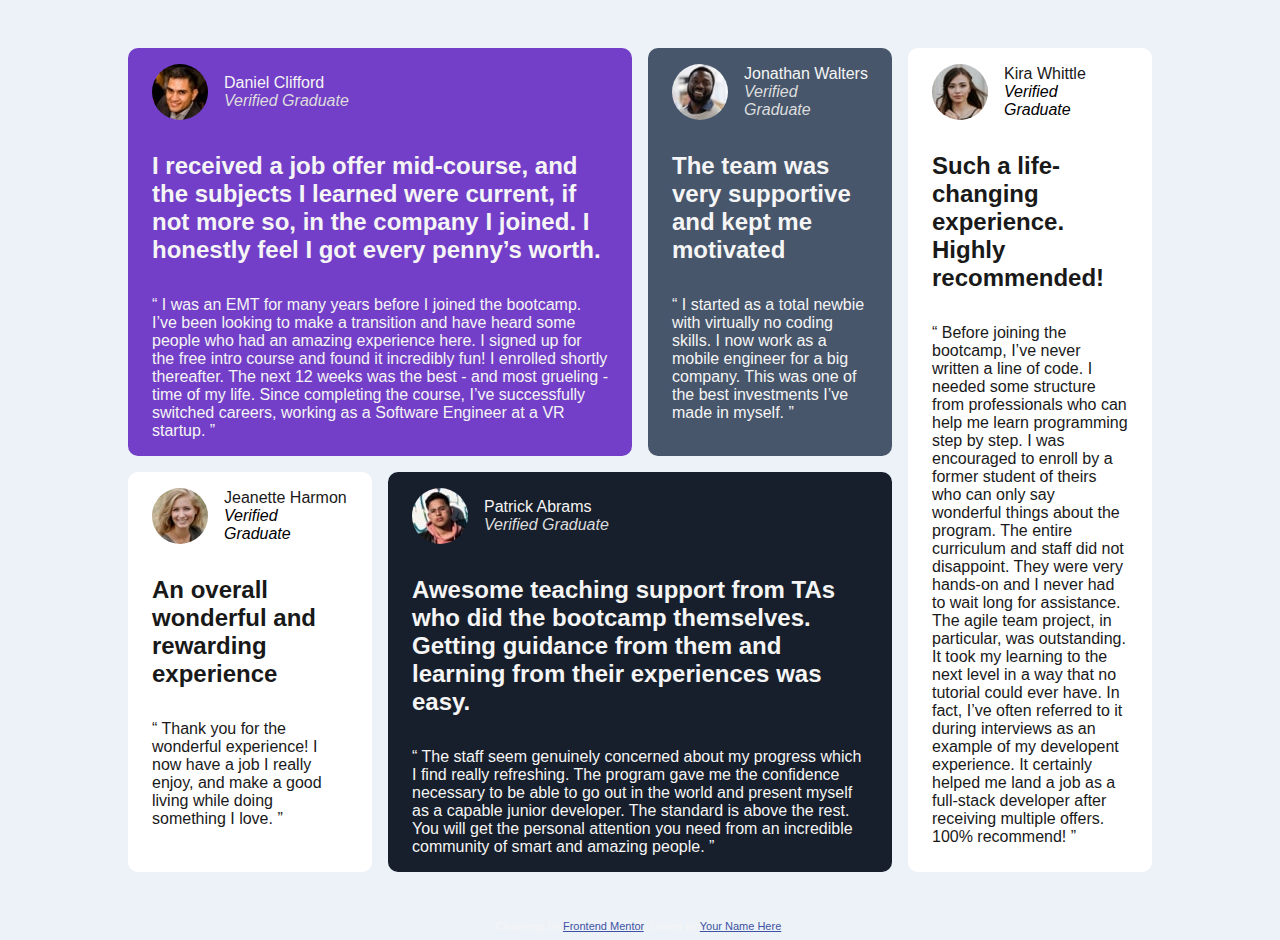
==== projects/testimonials-grid-section/testimonial-grid.html @ 1632a78c "project menu created with two projects in it" ====
<!DOCTYPE html>
<html lang="en">
<head>
  <meta charset="UTF-8">
  <meta name="viewport" content="width=device-width, initial-scale=1.0"> <!-- displays site properly based on user's device -->
  
  <title>Testimonial Grid</title>
  <link rel="stylesheet" type="text/css" href="testimonial-grid.css">
  <style>
    .attribution { font-size: 11px; text-align: center; }
    .attribution a { color: hsl(228, 45%, 44%); }
  </style>
</head>
<body>
  <main>
    <section class="grid">
      <div class="item daniel">
        <figure>
          <img src="images/image-daniel.jpg">
          <figcaption>
            Daniel Clifford<br>
            <span>Verified Graduate</span>
          </figcaption>
        </figure>

        <p><strong>I received a job offer mid-course, and the subjects I learned were current, if not more so, 
        in the company I joined. I honestly feel I got every penny’s worth.</strong></p>

        “ I was an EMT for many years before I joined the bootcamp. I’ve been looking to make a 
        transition and have heard some people who had an amazing experience here. I signed up 
        for the free intro course and found it incredibly fun! I enrolled shortly thereafter. 
        The next 12 weeks was the best - and most grueling - time of my life. Since completing 
        the course, I’ve successfully switched careers, working as a Software Engineer at a VR startup. ”
      </div>

      <div class="item jona">
        <figure>
          <img src="images/image-jonathan.jpg">
          <figcaption>
            Jonathan Walters<br>
            <span>Verified Graduate</span>
          </figcaption>
        </figure>

        <p><strong>The team was very supportive and kept me motivated</strong></p>

        “ I started as a total newbie with virtually no coding skills. I now work as a mobile engineer 
        for a big company. This was one of the best investments I’ve made in myself. ”
      </div>

      <div class="item jean">
        <figure>
          <img src="images/image-jeanette.jpg">
          <figcaption>
            Jeanette Harmon<br>
            <span>Verified Graduate</span>
          </figcaption>
        </figure>

        <p><strong>An overall wonderful and rewarding experience</strong></p>

        “ Thank you for the wonderful experience! I now have a job I really enjoy, and make a good living 
        while doing something I love. ”
      </div>

      <div class="item patrick">
        <figure>
          <img src="images/image-patrick.jpg">
          <figcaption>
            Patrick Abrams<br>
            <span>Verified Graduate</span>
          </figcaption>
        </figure>

        <p><strong>Awesome teaching support from TAs who did the bootcamp themselves. Getting guidance from them and 
        learning from their experiences was easy.</strong></p>

        “ The staff seem genuinely concerned about my progress which I find really refreshing. The program 
        gave me the confidence necessary to be able to go out in the world and present myself as a capable 
        junior developer. The standard is above the rest. You will get the personal attention you need from 
        an incredible community of smart and amazing people. ”
      </div>

      <div class="item kira">
        <figure>
          <img src="images/image-kira.jpg">
          <figcaption>
            Kira Whittle<br>
            <span>Verified Graduate</span>
          </figcaption>
        </figure>

        <p><strong>Such a life-changing experience. Highly recommended!</strong></p>

        “ Before joining the bootcamp, I’ve never written a line of code. I needed some structure from 
        professionals who can help me learn programming step by step. I was encouraged to enroll by a former 
        student of theirs who can only say wonderful things about the program. The entire curriculum and staff 
        did not disappoint. They were very hands-on and I never had to wait long for assistance. The agile team 
        project, in particular, was outstanding. It took my learning to the next level in a way that no tutorial 
        could ever have. In fact, I’ve often referred to it during interviews as an example of my developent 
        experience. It certainly helped me land a job as a full-stack developer after receiving multiple offers. 
        100% recommend! ”
      </div>
    </section>
  </main>
  
  <div class="attribution">
    Challenge by <a href="https://www.frontendmentor.io?ref=challenge" target="_blank">Frontend Mentor</a>. 
    Coded by <a href="#">Your Name Here</a>.
  </div>
</body>
</html>
---- projects/testimonials-grid-section/testimonial-grid.css ----
@import url('https://fonts.google.com/specimen/Castoro?selection.family=Roboto:wght@100;400;700');

body{
	background-color: #edf2f8;
	font-family: 'Roboto', sans-serif;
	color: whitesmoke;
}

main{
	max-width: 80vw;
	margin: 3rem auto;
}

figure{
	display: flex;
	margin: 0;
	width: 100%;
	align-items: center;
	align-content: flex-start;
	justify-content: flex-start;
}

figcaption{
	font-weight: 400;
	margin-left: 1rem;
}

span{
	font-weight: 100;
	color: #ddd;
	font-style: italic;
}

strong{
	display: block;
	margin: 2rem 0;
	font-size: 1.5rem;
}

.jean span,
.kira span{
	color: black;
}

img{
	border-radius: 50%
}

.grid{
	display: grid;
	grid-template-columns: 1fr 1fr 1fr 1fr;
	grid-auto-rows: minmax(250px, auto);
	grid-gap: 1rem;
}

.item{
	border-radius: 10px;
	background-color: white;
	padding: 1rem 1.5rem;
}

.daniel{
	background-color: #733fc8;
	grid-column: 1/span 2;
	grid-row: 1fr;
}

.jona{
	background-color: #47566b;
}

.jean{
	color: #191919;
	grid-column: 0/span 2;
}

.patrick{
	background-color: #171f2c;
	grid-column: 2/4;
}

.kira{
	color: #191919;
	grid-row: 1/3;
	grid-column: 4/5;
}

@media (max-width: 600px){
	.grid{
		display: flex;
		flex-direction: column;
	}
}
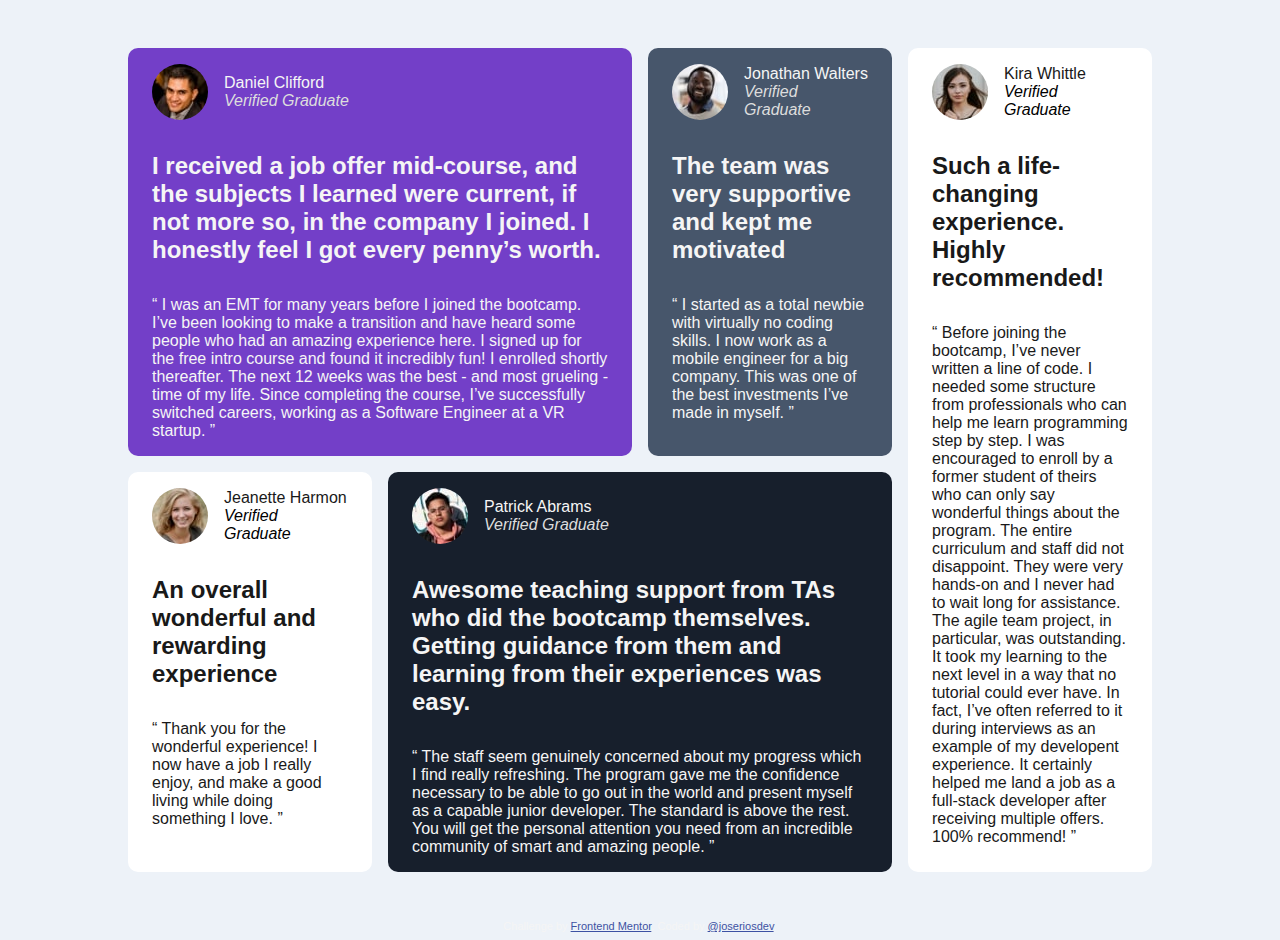
==== commit c6642197: "folders re-organization done, clone proj and john doe move out" ====
--- a/projects/testimonials-grid-section/testimonial-grid.html
+++ b/projects/testimonials-grid-section/testimonial-grid.html
@@ -106,7 +106,7 @@
   
   <div class="attribution">
     Challenge by <a href="https://www.frontendmentor.io?ref=challenge" target="_blank">Frontend Mentor</a>. 
-    Coded by <a href="#">Your Name Here</a>.
+    Coded by <a href="https://twitter.com/joseriosdev">&#64;joseriosdev</a>.
   </div>
 </body>
 </html>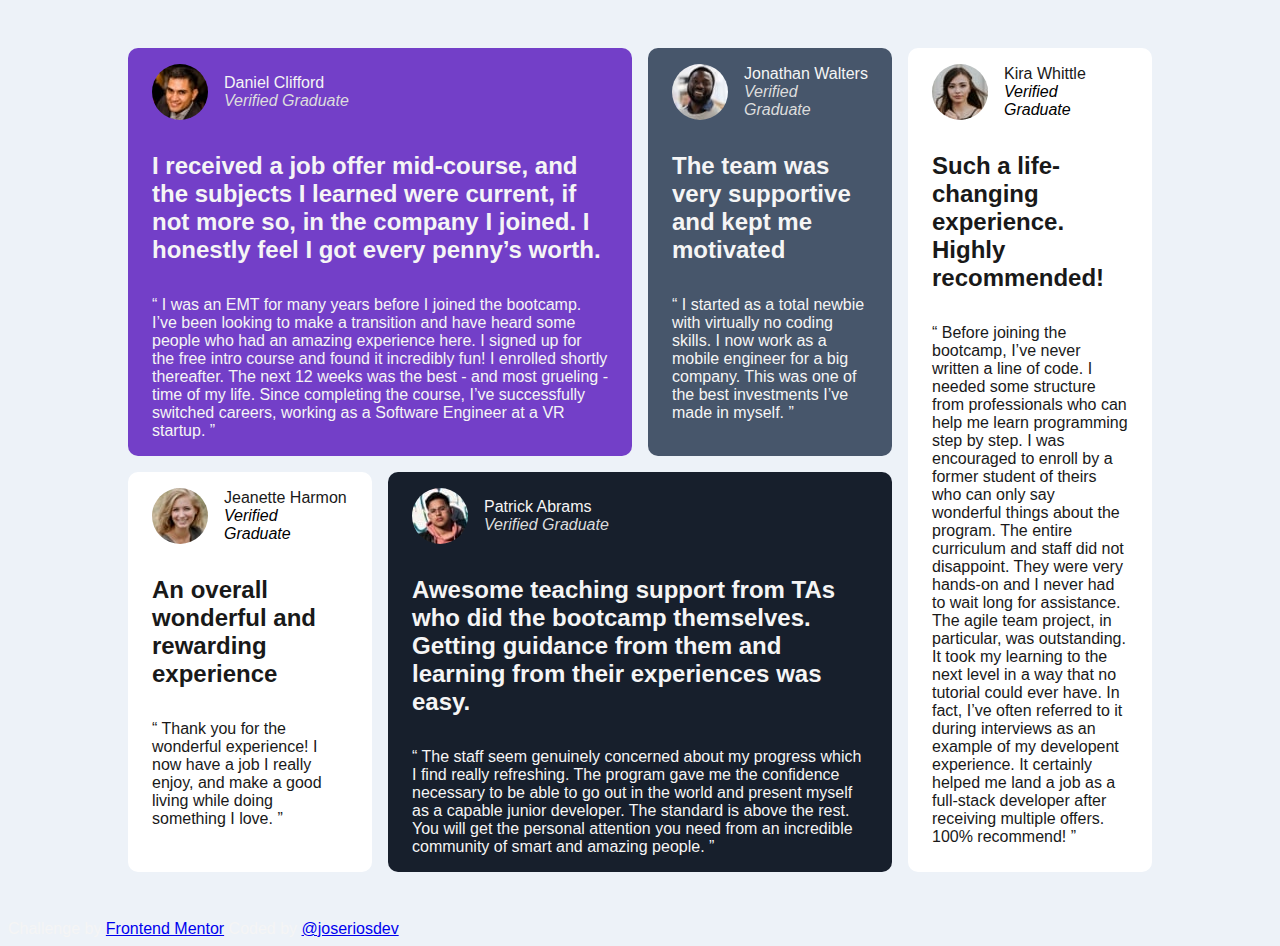
==== commit 13f89bce: "sfx hover added. Filter added" ====
--- a/projects/testimonials-grid-section/testimonial-grid.html
+++ b/projects/testimonials-grid-section/testimonial-grid.html
@@ -2,14 +2,10 @@
 <html lang="en">
 <head>
   <meta charset="UTF-8">
-  <meta name="viewport" content="width=device-width, initial-scale=1.0"> <!-- displays site properly based on user's device -->
-  
+  <meta name="viewport" content="width=device-width, initial-scale=1.0">
+
   <title>Testimonial Grid</title>
   <link rel="stylesheet" type="text/css" href="testimonial-grid.css">
-  <style>
-    .attribution { font-size: 11px; text-align: center; }
-    .attribution a { color: hsl(228, 45%, 44%); }
-  </style>
 </head>
 <body>
   <main>
@@ -22,17 +18,9 @@
             <span>Verified Graduate</span>
           </figcaption>
         </figure>
-
-        <p><strong>I received a job offer mid-course, and the subjects I learned were current, if not more so, 
-        in the company I joined. I honestly feel I got every penny’s worth.</strong></p>
-
-        “ I was an EMT for many years before I joined the bootcamp. I’ve been looking to make a 
-        transition and have heard some people who had an amazing experience here. I signed up 
-        for the free intro course and found it incredibly fun! I enrolled shortly thereafter. 
-        The next 12 weeks was the best - and most grueling - time of my life. Since completing 
-        the course, I’ve successfully switched careers, working as a Software Engineer at a VR startup. ”
+        <p><strong>I received a job offer mid-course, and the subjects I learned were current, if not more so, in the company I joined. I honestly feel I got every penny’s worth.</strong></p>
+        “ I was an EMT for many years before I joined the bootcamp. I’ve been looking to make a transition and have heard some people who had an amazing experience here. I signed up for the free intro course and found it incredibly fun! I enrolled shortly thereafter. The next 12 weeks was the best - and most grueling - time of my life. Since completing the course, I’ve successfully switched careers, working as a Software Engineer at a VR startup. ”
       </div>
-
       <div class="item jona">
         <figure>
           <img src="images/image-jonathan.jpg">
@@ -41,13 +29,9 @@
             <span>Verified Graduate</span>
           </figcaption>
         </figure>
-
         <p><strong>The team was very supportive and kept me motivated</strong></p>
-
-        “ I started as a total newbie with virtually no coding skills. I now work as a mobile engineer 
-        for a big company. This was one of the best investments I’ve made in myself. ”
+        “ I started as a total newbie with virtually no coding skills. I now work as a mobile engineer for a big company. This was one of the best investments I’ve made in myself. ”
       </div>
-
       <div class="item jean">
         <figure>
           <img src="images/image-jeanette.jpg">
@@ -56,13 +40,9 @@
             <span>Verified Graduate</span>
           </figcaption>
         </figure>
-
         <p><strong>An overall wonderful and rewarding experience</strong></p>
-
-        “ Thank you for the wonderful experience! I now have a job I really enjoy, and make a good living 
-        while doing something I love. ”
+        “ Thank you for the wonderful experience! I now have a job I really enjoy, and make a good living while doing something I love. ”
       </div>
-
       <div class="item patrick">
         <figure>
           <img src="images/image-patrick.jpg">
@@ -71,16 +51,10 @@
             <span>Verified Graduate</span>
           </figcaption>
         </figure>
+        <p><strong>Awesome teaching support from TAs who did the bootcamp themselves. Getting guidance from them and learning from their experiences was easy.</strong></p>
 
-        <p><strong>Awesome teaching support from TAs who did the bootcamp themselves. Getting guidance from them and 
-        learning from their experiences was easy.</strong></p>
-
-        “ The staff seem genuinely concerned about my progress which I find really refreshing. The program 
-        gave me the confidence necessary to be able to go out in the world and present myself as a capable 
-        junior developer. The standard is above the rest. You will get the personal attention you need from 
-        an incredible community of smart and amazing people. ”
+        “ The staff seem genuinely concerned about my progress which I find really refreshing. The program gave me the confidence necessary to be able to go out in the world and present myself as a capable junior developer. The standard is above the rest. You will get the personal attention you need from an incredible community of smart and amazing people. ”
       </div>
-
       <div class="item kira">
         <figure>
           <img src="images/image-kira.jpg">
@@ -89,24 +63,14 @@
             <span>Verified Graduate</span>
           </figcaption>
         </figure>
-
         <p><strong>Such a life-changing experience. Highly recommended!</strong></p>
-
-        “ Before joining the bootcamp, I’ve never written a line of code. I needed some structure from 
-        professionals who can help me learn programming step by step. I was encouraged to enroll by a former 
-        student of theirs who can only say wonderful things about the program. The entire curriculum and staff 
-        did not disappoint. They were very hands-on and I never had to wait long for assistance. The agile team 
-        project, in particular, was outstanding. It took my learning to the next level in a way that no tutorial 
-        could ever have. In fact, I’ve often referred to it during interviews as an example of my developent 
-        experience. It certainly helped me land a job as a full-stack developer after receiving multiple offers. 
-        100% recommend! ”
+        “ Before joining the bootcamp, I’ve never written a line of code. I needed some structure from professionals who can help me learn programming step by step. I was encouraged to enroll by a former student of theirs who can only say wonderful things about the program. The entire curriculum and staff did not disappoint. They were very hands-on and I never had to wait long for assistance. The agile team project, in particular, was outstanding. It took my learning to the next level in a way that no tutorial could ever have. In fact, I’ve often referred to it during interviews as an example of my developent experience. It certainly helped me land a job as a full-stack developer after receiving multiple offers. 100% recommend! ”
       </div>
     </section>
   </main>
-  
-  <div class="attribution">
-    Challenge by <a href="https://www.frontendmentor.io?ref=challenge" target="_blank">Frontend Mentor</a>. 
-    Coded by <a href="https://twitter.com/joseriosdev">&#64;joseriosdev</a>.
-  </div>
+  <footer class="attribution">
+    Challenge by <a href="https://www.frontendmentor.io?ref=challenge" target="_blank">Frontend Mentor</a>
+    Coded by <a href="https://twitter.com/joseriosdev">&#64;joseriosdev</a>
+  </footer>
 </body>
-</html>+</html>
--- a/projects/testimonials-grid-section/testimonial-grid.css
+++ b/projects/testimonials-grid-section/testimonial-grid.css
@@ -90,4 +90,4 @@
 		display: flex;
 		flex-direction: column;
 	}
-}+}
